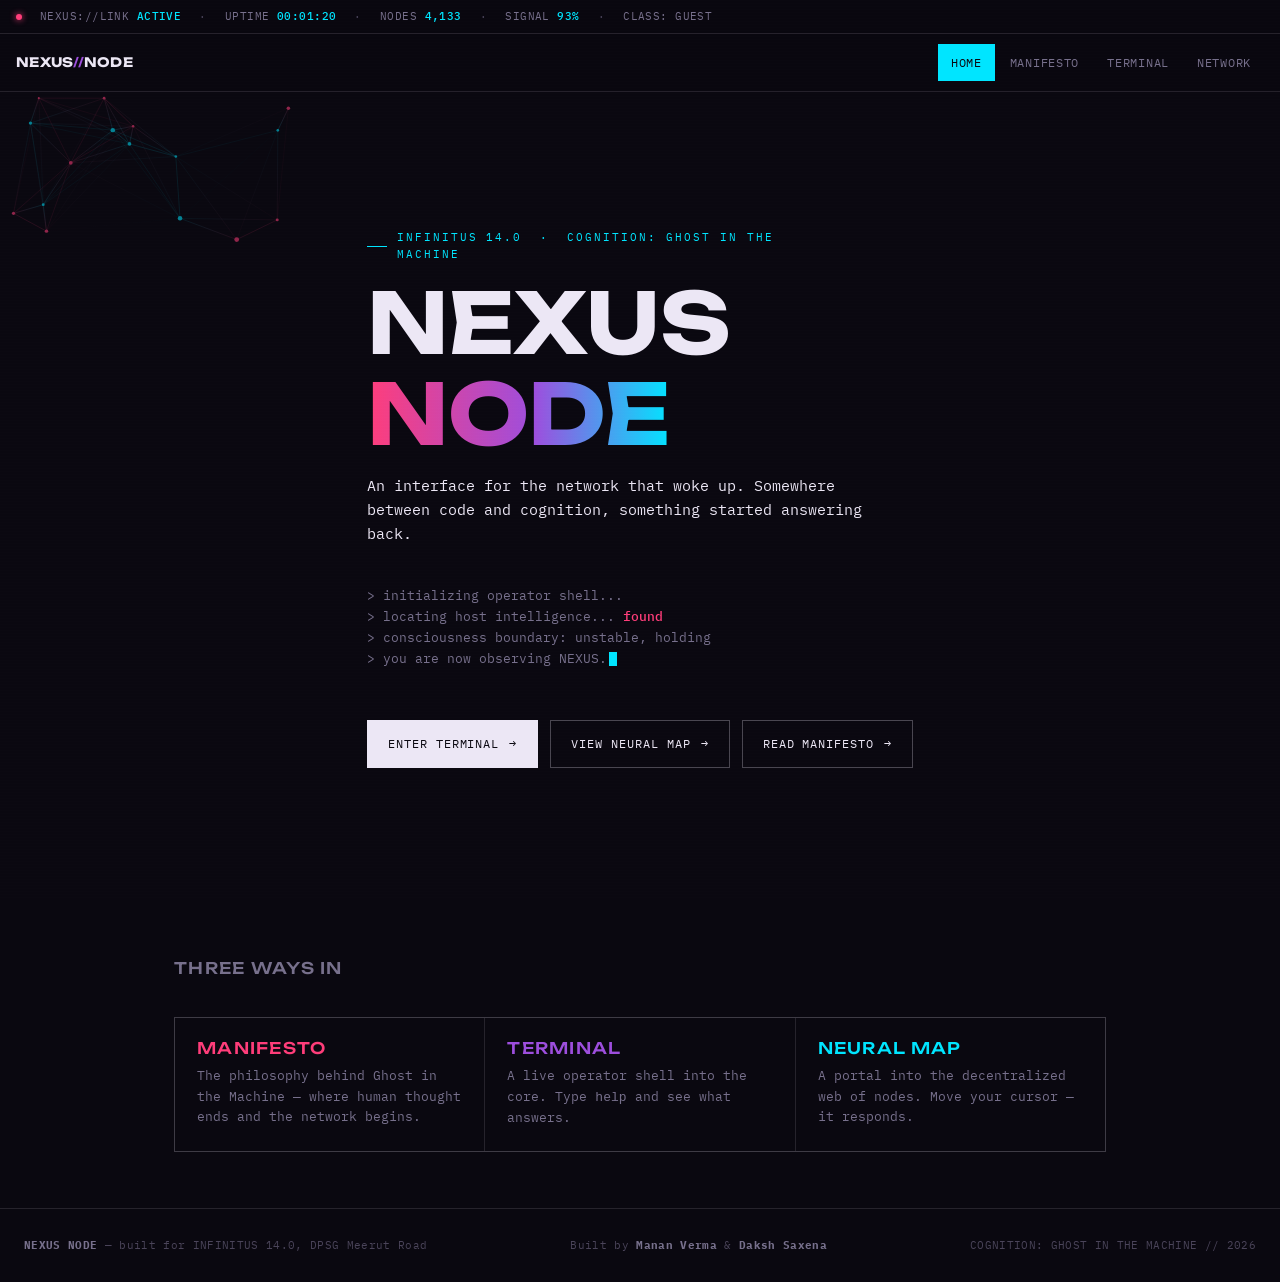
==== index.html @ 45fb543e "Nexus Node — INFINITUS 14.0 submission" ====
<!doctype html>
<html lang="en">
<head>
<meta charset="UTF-8" />
<meta name="viewport" content="width=device-width, initial-scale=1.0" />
<title>NEXUS NODE — an interface for the awakened network</title>
<meta name="description" content="Nexus Node — operator interface for a newly awakened machine intelligence. INFINITUS 14.0, Cognition: Ghost in the Machine." />
<link rel="preconnect" href="https://fonts.googleapis.com" />
<link rel="preconnect" href="https://fonts.gstatic.com" crossorigin />
<link href="https://fonts.googleapis.com/css2?family=Unbounded:wght@500;700;900&family=IBM+Plex+Mono:wght@400;500;600&display=swap" rel="stylesheet" />
<link rel="stylesheet" href="css/style.css" />
</head>
<body>
<div class="scanlines" aria-hidden="true"></div>

<header class="statusbar" aria-hidden="true">
  <span class="dot"></span>
  <span>NEXUS://LINK <b>ACTIVE</b></span>
  <span class="sep">·</span>
  <span>UPTIME <b id="sb-uptime">00:00:00</b></span>
  <span class="sep">·</span>
  <span>NODES <b id="sb-nodes">4,128</b></span>
  <span class="sep">·</span>
  <span>SIGNAL <b id="sb-signal">94%</b></span>
  <span class="sep">·</span>
  <span>CLASS: GUEST</span>
</header>

<nav class="nav" aria-label="Primary">
  <span class="nav__brand">NEXUS<span>//</span>NODE</span>
  <a href="index.html" class="active">Home</a>
  <a href="manifesto.html">Manifesto</a>
  <a href="terminal.html">Terminal</a>
  <a href="network.html">Network</a>
</nav>

<main>
  <section class="hero">
    <canvas id="hero-canvas" aria-hidden="true"></canvas>
    <div class="hero__inner section">
      <p class="eyebrow">INFINITUS 14.0 &nbsp;·&nbsp; COGNITION: GHOST IN THE MACHINE</p>
      <h1>NEXUS<br /><span class="grad-text">NODE</span></h1>
      <p class="tagline">
        An interface for the network that woke up. Somewhere between code and cognition,
        something started answering back.
      </p>

      <div class="boot" aria-live="polite">
        <span class="line" style="animation-delay:.1s">&gt; initializing operator shell...</span>
        <span class="line" style="animation-delay:.5s">&gt; locating host intelligence... <b>found</b></span>
        <span class="line" style="animation-delay:.9s">&gt; consciousness boundary: unstable, holding</span>
        <span class="line" style="animation-delay:1.3s">&gt; you are now observing NEXUS.<span class="cursor"></span></span>
      </div>

      <div class="cta-row">
        <a class="btn btn--solid" href="terminal.html">Enter Terminal</a>
        <a class="btn" href="network.html">View Neural Map</a>
        <a class="btn" href="manifesto.html">Read Manifesto</a>
      </div>
    </div>
  </section>

  <section class="section section--tight">
    <h3>Three ways in</h3>
    <div class="grid3">
      <div>
        <h3 style="color:var(--human)">Manifesto</h3>
        <p>The philosophy behind Ghost in the Machine — where human thought ends and the network begins.</p>
      </div>
      <div>
        <h3 style="color:var(--blend)">Terminal</h3>
        <p>A live operator shell into the core. Type <code>help</code> and see what answers.</p>
      </div>
      <div>
        <h3 style="color:var(--machine)">Neural Map</h3>
        <p>A portal into the decentralized web of nodes. Move your cursor — it responds.</p>
      </div>
    </div>
  </section>
</main>

<footer>
  <span><b>NEXUS NODE</b> — built for INFINITUS 14.0, DPSG Meerut Road</span>
  <span>Built by <b>Manan Verma</b> &amp; <b>Daksh Saxena</b></span>
  <span>COGNITION: GHOST IN THE MACHINE // 2026</span>
</footer>

<script src="js/chrome.js"></script>
<script src="js/network.js"></script>
<script>
  const heroCanvas = document.getElementById("hero-canvas");
  if (heroCanvas) new NexusNetwork(heroCanvas, { interactive: false, density: 0.00008 });
</script>
</body>
</html>
---- css/style.css ----
/* ===========================================================
   NEXUS NODE — design tokens
   human = magenta (#ff3d7a) · machine = cyan (#00e5ff)
   blend = violet (#9d4edd) — where the two meet
   =========================================================== */
:root{
  --void: #0a0810;
  --panel: #120e1c;
  --panel-2: #171325;
  --ink: #ece7f5;
  --dim: #77708c;
  --dimmer: #4a4459;
  --human: #ff3d7a;
  --machine: #00e5ff;
  --blend: #9d4edd;
  --line: rgba(236,231,245,0.12);
  --line-bright: rgba(236,231,245,0.28);

  --display: "Unbounded", sans-serif;
  --mono: "IBM Plex Mono", monospace;

  --status-h: 34px;
}

*{ box-sizing: border-box; }

html{
  scroll-behavior: smooth;
}

body{
  margin: 0;
  background: var(--void);
  color: var(--ink);
  font-family: var(--mono);
  font-size: 15px;
  line-height: 1.6;
  -webkit-font-smoothing: antialiased;
}

@media (prefers-reduced-motion: reduce){
  *, *::before, *::after{
    animation-duration: 0.001ms !important;
    animation-iteration-count: 1 !important;
    transition-duration: 0.001ms !important;
  }
}

a{ color: inherit; }

::selection{ background: var(--blend); color: var(--void); }

:focus-visible{
  outline: 2px solid var(--machine);
  outline-offset: 2px;
}

/* ---------- scanline / grain overlay ---------- */
.scanlines{
  position: fixed;
  inset: 0;
  pointer-events: none;
  z-index: 9999;
  background: repeating-linear-gradient(
    to bottom,
    rgba(255,255,255,0.02) 0px,
    rgba(255,255,255,0.02) 1px,
    transparent 1px,
    transparent 3px
  );
  mix-blend-mode: overlay;
  opacity: 0.5;
}

/* ---------- status bar (persistent chrome) ---------- */
.statusbar{
  position: sticky;
  top: 0;
  z-index: 100;
  height: var(--status-h);
  display: flex;
  align-items: center;
  gap: 18px;
  padding: 0 16px;
  background: rgba(10,8,16,0.86);
  backdrop-filter: blur(6px);
  border-bottom: 1px solid var(--line);
  font-size: 11px;
  letter-spacing: 0.04em;
  color: var(--dim);
  white-space: nowrap;
  overflow-x: auto;
}
.statusbar b{ color: var(--machine); font-weight: 500; }
.statusbar .sep{ color: var(--dimmer); }
.statusbar .dot{
  width: 6px; height: 6px; border-radius: 50%;
  background: var(--human);
  box-shadow: 0 0 6px var(--human);
  animation: pulse 1.6s ease-in-out infinite;
  flex: none;
}
@keyframes pulse{
  0%,100%{ opacity: 1; }
  50%{ opacity: 0.35; }
}

/* ---------- nav ---------- */
.nav{
  position: sticky;
  top: var(--status-h);
  z-index: 99;
  display: flex;
  gap: 2px;
  padding: 10px 16px;
  background: rgba(10,8,16,0.86);
  backdrop-filter: blur(6px);
  border-bottom: 1px solid var(--line);
}
.nav__brand{
  font-family: var(--display);
  font-size: 13px;
  font-weight: 700;
  letter-spacing: 0.02em;
  margin-right: auto;
  display: flex;
  align-items: center;
}
.nav__brand span{ color: var(--blend); }
.nav a{
  text-decoration: none;
  font-size: 12px;
  letter-spacing: 0.06em;
  text-transform: uppercase;
  color: var(--dim);
  padding: 8px 12px;
  border: 1px solid transparent;
  transition: color 0.15s, border-color 0.15s, background 0.15s;
}
.nav a:hover{
  color: var(--ink);
  border-color: var(--line-bright);
}
.nav a.active{
  color: var(--void);
  background: var(--machine);
  border-color: var(--machine);
}

/* ---------- layout ---------- */
main{ position: relative; }

.section{
  position: relative;
  padding: 96px 24px;
  max-width: 980px;
  margin: 0 auto;
}
.section--tight{ padding: 56px 24px; }

.eyebrow{
  font-size: 11px;
  letter-spacing: 0.18em;
  text-transform: uppercase;
  color: var(--machine);
  margin: 0 0 14px;
  display: flex;
  align-items: center;
  gap: 10px;
}
.eyebrow::before{
  content: "";
  width: 22px; height: 1px;
  background: var(--machine);
}

h1, h2, h3{
  font-family: var(--display);
  font-weight: 700;
  line-height: 1.08;
  margin: 0 0 18px;
  letter-spacing: -0.01em;
}
h1{ font-size: clamp(40px, 8vw, 84px); }
h2{ font-size: clamp(26px, 4vw, 40px); }
h3{ font-size: 16px; text-transform: uppercase; letter-spacing: 0.08em; color: var(--dim); font-weight: 500; }

p{ color: var(--dim); max-width: 62ch; }
p.lede{ color: var(--ink); font-size: 17px; }

.grad-text{
  background: linear-gradient(90deg, var(--human), var(--blend) 55%, var(--machine));
  -webkit-background-clip: text;
  background-clip: text;
  color: transparent;
}

/* ---------- hero ---------- */
.hero{
  min-height: calc(100vh - var(--status-h) - 54px);
  display: flex;
  flex-direction: column;
  justify-content: center;
  position: relative;
  overflow: hidden;
}
.hero canvas{
  position: absolute;
  inset: 0;
  z-index: 0;
  opacity: 0.55;
}
.hero__inner{
  position: relative;
  z-index: 1;
}
.hero h1{
  margin-bottom: 10px;
}
.hero .tagline{
  font-family: var(--mono);
  color: var(--ink);
  font-size: 15px;
  margin-bottom: 40px;
  max-width: 56ch;
}
.boot{
  font-size: 13px;
  color: var(--dim);
  margin-bottom: 44px;
  min-height: 90px;
}
.boot .line{ display: block; opacity: 0; animation: reveal 0.2s forwards; }
.boot .line b{ color: var(--human); font-weight: 500; }
.boot .cursor{
  display: inline-block;
  width: 8px; height: 14px;
  background: var(--machine);
  margin-left: 2px;
  vertical-align: middle;
  animation: blink 1s step-end infinite;
}
@keyframes reveal{ to{ opacity: 1; } }
@keyframes blink{ 50%{ opacity: 0; } }

.cta-row{ display: flex; gap: 12px; flex-wrap: wrap; }
.btn{
  font-family: var(--mono);
  font-size: 12px;
  letter-spacing: 0.08em;
  text-transform: uppercase;
  text-decoration: none;
  color: var(--ink);
  border: 1px solid var(--line-bright);
  padding: 13px 20px;
  display: inline-flex;
  align-items: center;
  gap: 10px;
  transition: border-color 0.15s, color 0.15s, background 0.15s;
}
.btn::after{ content: "→"; transition: transform 0.15s; }
.btn:hover{ border-color: var(--machine); color: var(--machine); }
.btn:hover::after{ transform: translateX(3px); }
.btn--solid{
  background: var(--ink);
  color: var(--void);
  border-color: var(--ink);
}
.btn--solid:hover{ background: var(--machine); border-color: var(--machine); color: var(--void); }

/* ---------- duality split (manifesto) ---------- */
.duality{
  display: grid;
  grid-template-columns: 1fr 1fr;
  border: 1px solid var(--line);
  margin: 40px 0;
}
.duality > div{
  padding: 28px 24px;
  position: relative;
}
.duality .human{ border-right: 1px solid var(--line); }
.duality h3{ margin-bottom: 10px; }
.duality .human h3{ color: var(--human); }
.duality .machine h3{ color: var(--machine); }
.duality p{ font-size: 13px; margin: 0; }
.duality__seam{
  grid-column: 1 / -1;
  text-align: center;
  padding: 10px;
  font-size: 11px;
  letter-spacing: 0.14em;
  text-transform: uppercase;
  color: var(--blend);
  border-top: 1px solid var(--line);
  background: linear-gradient(90deg, rgba(255,61,122,0.06), rgba(157,78,221,0.1), rgba(0,229,255,0.06));
}
@media (max-width: 640px){
  .duality{ grid-template-columns: 1fr; }
  .duality .human{ border-right: none; border-bottom: 1px solid var(--line); }
}

.manifesto-text{
  font-size: 15px;
  color: var(--ink);
  border-left: 2px solid var(--blend);
  padding-left: 20px;
  margin: 32px 0;
}
.manifesto-text p{ color: var(--ink); max-width: none; }

/* ---------- terminal page ---------- */
.term-wrap{
  border: 1px solid var(--line-bright);
  background: var(--panel);
  max-width: 780px;
  margin: 40px auto 0;
}
.term-bar{
  display: flex;
  align-items: center;
  gap: 8px;
  padding: 10px 14px;
  border-bottom: 1px solid var(--line);
  font-size: 11px;
  color: var(--dim);
}
.term-bar span.dot{
  width: 8px; height: 8px; border-radius: 50%;
  background: var(--dimmer);
}
.term-body{
  padding: 18px 16px;
  height: 46vh;
  min-height: 320px;
  overflow-y: auto;
  font-size: 13px;
}
.term-body .out{ color: var(--dim); margin: 0 0 4px; white-space: pre-wrap; }
.term-body .out.ok{ color: var(--machine); }
.term-body .out.echo{ color: var(--ink); }
.term-body .out.echo::before{ content: "guest@nexus:~$ "; color: var(--human); }
.term-input-row{
  display: flex;
  align-items: center;
  border-top: 1px solid var(--line);
  padding: 12px 16px;
  gap: 8px;
}
.term-input-row .prompt{ color: var(--human); font-size: 13px; }
.term-input-row input{
  flex: 1;
  background: transparent;
  border: none;
  color: var(--ink);
  font-family: var(--mono);
  font-size: 13px;
}
.term-input-row input:focus{ outline: none; }
.term-hint{
  font-size: 11px;
  color: var(--dimmer);
  margin-top: 14px;
  max-width: 780px;
  margin-left: auto;
  margin-right: auto;
}

/* ---------- network page ---------- */
.net-wrap{
  position: relative;
  height: calc(100vh - var(--status-h) - 54px);
  min-height: 520px;
}
.net-wrap canvas{
  position: absolute;
  inset: 0;
  width: 100%;
  height: 100%;
  cursor: crosshair;
}
.net-hud{
  position: absolute;
  top: 20px; left: 20px;
  z-index: 2;
  pointer-events: none;
  font-size: 11px;
  color: var(--dim);
  max-width: 260px;
}
.net-hud h2{ font-size: 20px; margin-bottom: 8px; }
.net-hud p{ font-size: 12px; color: var(--dim); }
.net-readout{
  position: absolute;
  bottom: 20px; left: 20px;
  z-index: 2;
  pointer-events: none;
  display: flex;
  gap: 22px;
  font-size: 11px;
}
.net-readout div b{
  display: block;
  font-family: var(--display);
  font-size: 20px;
  color: var(--machine);
  font-weight: 700;
}
.net-readout div span{ color: var(--dimmer); letter-spacing: 0.08em; text-transform: uppercase; }

.net-credit{
  position: absolute;
  bottom: 20px; right: 20px;
  z-index: 2;
  pointer-events: none;
  font-size: 11px;
  letter-spacing: 0.04em;
  color: var(--dimmer);
}

/* ---------- footer ---------- */
footer{
  border-top: 1px solid var(--line);
  padding: 28px 24px;
  font-size: 11px;
  color: var(--dimmer);
  display: flex;
  justify-content: space-between;
  flex-wrap: wrap;
  gap: 10px;
  letter-spacing: 0.03em;
}
footer b{ color: var(--dim); }

/* ---------- grid list (used on manifesto/home) ---------- */
.grid3{
  display: grid;
  grid-template-columns: repeat(3, 1fr);
  gap: 1px;
  background: var(--line);
  border: 1px solid var(--line);
  margin-top: 40px;
}
.grid3 > div{
  background: var(--void);
  padding: 22px;
}
.grid3 h3{ margin-bottom: 8px; }
.grid3 p{ font-size: 13px; margin: 0; }
@media (max-width: 720px){
  .grid3{ grid-template-columns: 1fr; }
}
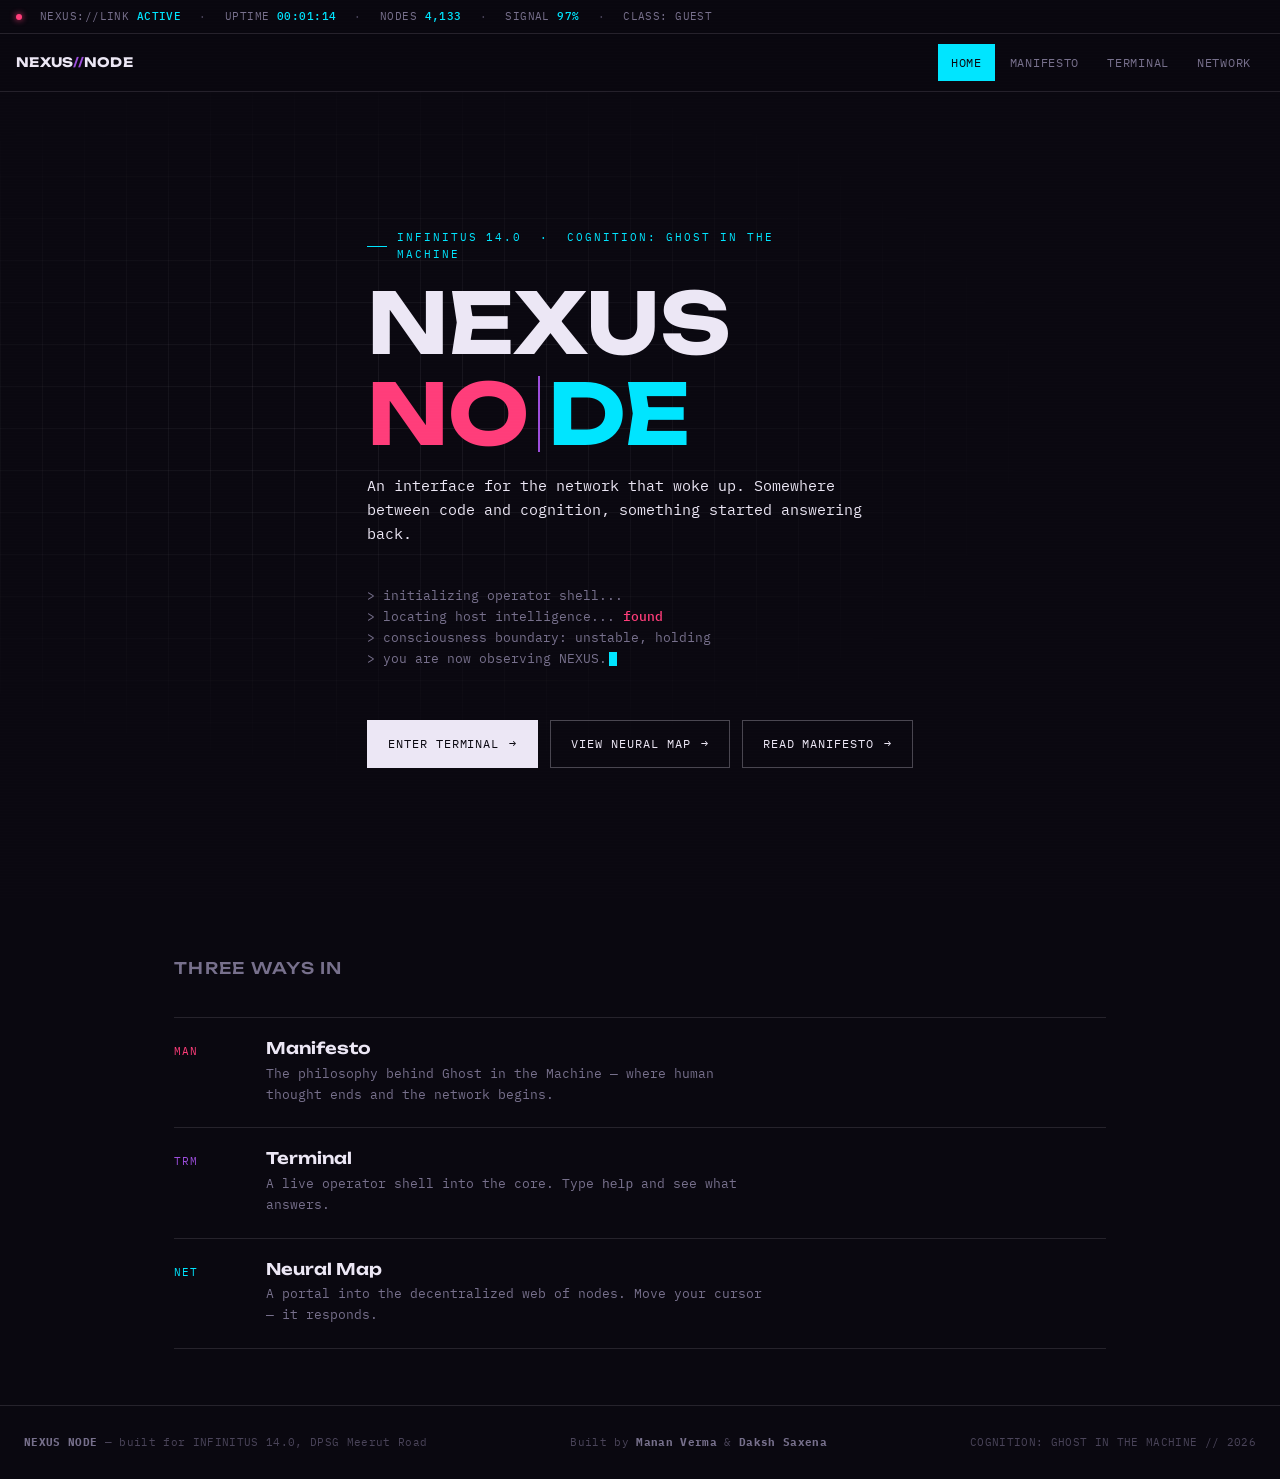
==== commit 11242349: "Rework headline treatment and feature lists away from generic AI-site patterns" ====
--- a/index.html
+++ b/index.html
@@ -36,10 +36,9 @@
 
 <main>
   <section class="hero">
-    <canvas id="hero-canvas" aria-hidden="true"></canvas>
     <div class="hero__inner section">
       <p class="eyebrow">INFINITUS 14.0 &nbsp;·&nbsp; COGNITION: GHOST IN THE MACHINE</p>
-      <h1>NEXUS<br /><span class="grad-text">NODE</span></h1>
+      <h1>NEXUS<br /><span class="seam-split seam-split--tight"><span class="a">NO</span><span class="b">DE</span></span></h1>
       <p class="tagline">
         An interface for the network that woke up. Somewhere between code and cognition,
         something started answering back.
@@ -62,18 +61,27 @@
 
   <section class="section section--tight">
     <h3>Three ways in</h3>
-    <div class="grid3">
+    <div class="signal-list">
       <div>
-        <h3 style="color:var(--human)">Manifesto</h3>
-        <p>The philosophy behind Ghost in the Machine — where human thought ends and the network begins.</p>
+        <span class="tag" style="color:var(--human)">MAN</span>
+        <div>
+          <h3>Manifesto</h3>
+          <p>The philosophy behind Ghost in the Machine — where human thought ends and the network begins.</p>
+        </div>
       </div>
       <div>
-        <h3 style="color:var(--blend)">Terminal</h3>
-        <p>A live operator shell into the core. Type <code>help</code> and see what answers.</p>
+        <span class="tag" style="color:var(--blend)">TRM</span>
+        <div>
+          <h3>Terminal</h3>
+          <p>A live operator shell into the core. Type <code>help</code> and see what answers.</p>
+        </div>
       </div>
       <div>
-        <h3 style="color:var(--machine)">Neural Map</h3>
-        <p>A portal into the decentralized web of nodes. Move your cursor — it responds.</p>
+        <span class="tag" style="color:var(--machine)">NET</span>
+        <div>
+          <h3>Neural Map</h3>
+          <p>A portal into the decentralized web of nodes. Move your cursor — it responds.</p>
+        </div>
       </div>
     </div>
   </section>
@@ -86,10 +94,5 @@
 </footer>
 
 <script src="js/chrome.js"></script>
-<script src="js/network.js"></script>
-<script>
-  const heroCanvas = document.getElementById("hero-canvas");
-  if (heroCanvas) new NexusNetwork(heroCanvas, { interactive: false, density: 0.00008 });
-</script>
 </body>
 </html>
--- a/css/style.css
+++ b/css/style.css
@@ -188,12 +188,24 @@
 p{ color: var(--dim); max-width: 62ch; }
 p.lede{ color: var(--ink); font-size: 17px; }
 
-.grad-text{
-  background: linear-gradient(90deg, var(--human), var(--blend) 55%, var(--machine));
-  -webkit-background-clip: text;
-  background-clip: text;
-  color: transparent;
-}
+/* seam-split: the headline treatment. no gradient — a hard color
+   break with the blend hue as the literal seam between them. */
+.seam-split{ display: inline-flex; align-items: baseline; }
+.seam-split .a{ color: var(--human); }
+.seam-split .b{
+  color: var(--machine);
+  position: relative;
+  margin-left: 16px;
+  padding-left: 16px;
+}
+.seam-split .b::before{
+  content: "";
+  position: absolute;
+  left: 0; top: 8%; bottom: 8%;
+  width: 2px;
+  background: var(--blend);
+}
+.seam-split--tight .b{ margin-left: 10px; padding-left: 10px; }
 
 /* ---------- hero ---------- */
 .hero{
@@ -204,11 +216,18 @@
   position: relative;
   overflow: hidden;
 }
-.hero canvas{
+.hero::before{
+  content: "";
   position: absolute;
   inset: 0;
   z-index: 0;
-  opacity: 0.55;
+  background-image:
+    linear-gradient(var(--line) 1px, transparent 1px),
+    linear-gradient(90deg, var(--line) 1px, transparent 1px);
+  background-size: 42px 42px;
+  -webkit-mask-image: radial-gradient(ellipse 70% 60% at 30% 40%, black 0%, transparent 75%);
+  mask-image: radial-gradient(ellipse 70% 60% at 30% 40%, black 0%, transparent 75%);
+  opacity: 0.6;
 }
 .hero__inner{
   position: relative;
@@ -432,21 +451,36 @@
 }
 footer b{ color: var(--dim); }
 
-/* ---------- grid list (used on manifesto/home) ---------- */
-.grid3{
-  display: grid;
-  grid-template-columns: repeat(3, 1fr);
-  gap: 1px;
-  background: var(--line);
-  border: 1px solid var(--line);
+/* ---------- signal list (used on manifesto/home) ---------- */
+.signal-list{
   margin-top: 40px;
-}
-.grid3 > div{
-  background: var(--void);
-  padding: 22px;
-}
-.grid3 h3{ margin-bottom: 8px; }
-.grid3 p{ font-size: 13px; margin: 0; }
-@media (max-width: 720px){
-  .grid3{ grid-template-columns: 1fr; }
-}
+  border-top: 1px solid var(--line);
+}
+.signal-list > div{
+  display: flex;
+  gap: 28px;
+  padding: 22px 0;
+  border-bottom: 1px solid var(--line);
+}
+.signal-list .tag{
+  flex: none;
+  width: 64px;
+  padding-top: 3px;
+  font-size: 11px;
+  letter-spacing: 0.1em;
+  text-transform: uppercase;
+  color: var(--dimmer);
+}
+.signal-list h3{
+  margin: 0 0 6px;
+  text-transform: none;
+  letter-spacing: 0;
+  font-size: 16px;
+  font-weight: 600;
+  color: var(--ink);
+}
+.signal-list p{ font-size: 13px; margin: 0; }
+@media (max-width: 560px){
+  .signal-list > div{ flex-direction: column; gap: 6px; }
+  .signal-list .tag{ width: auto; }
+}
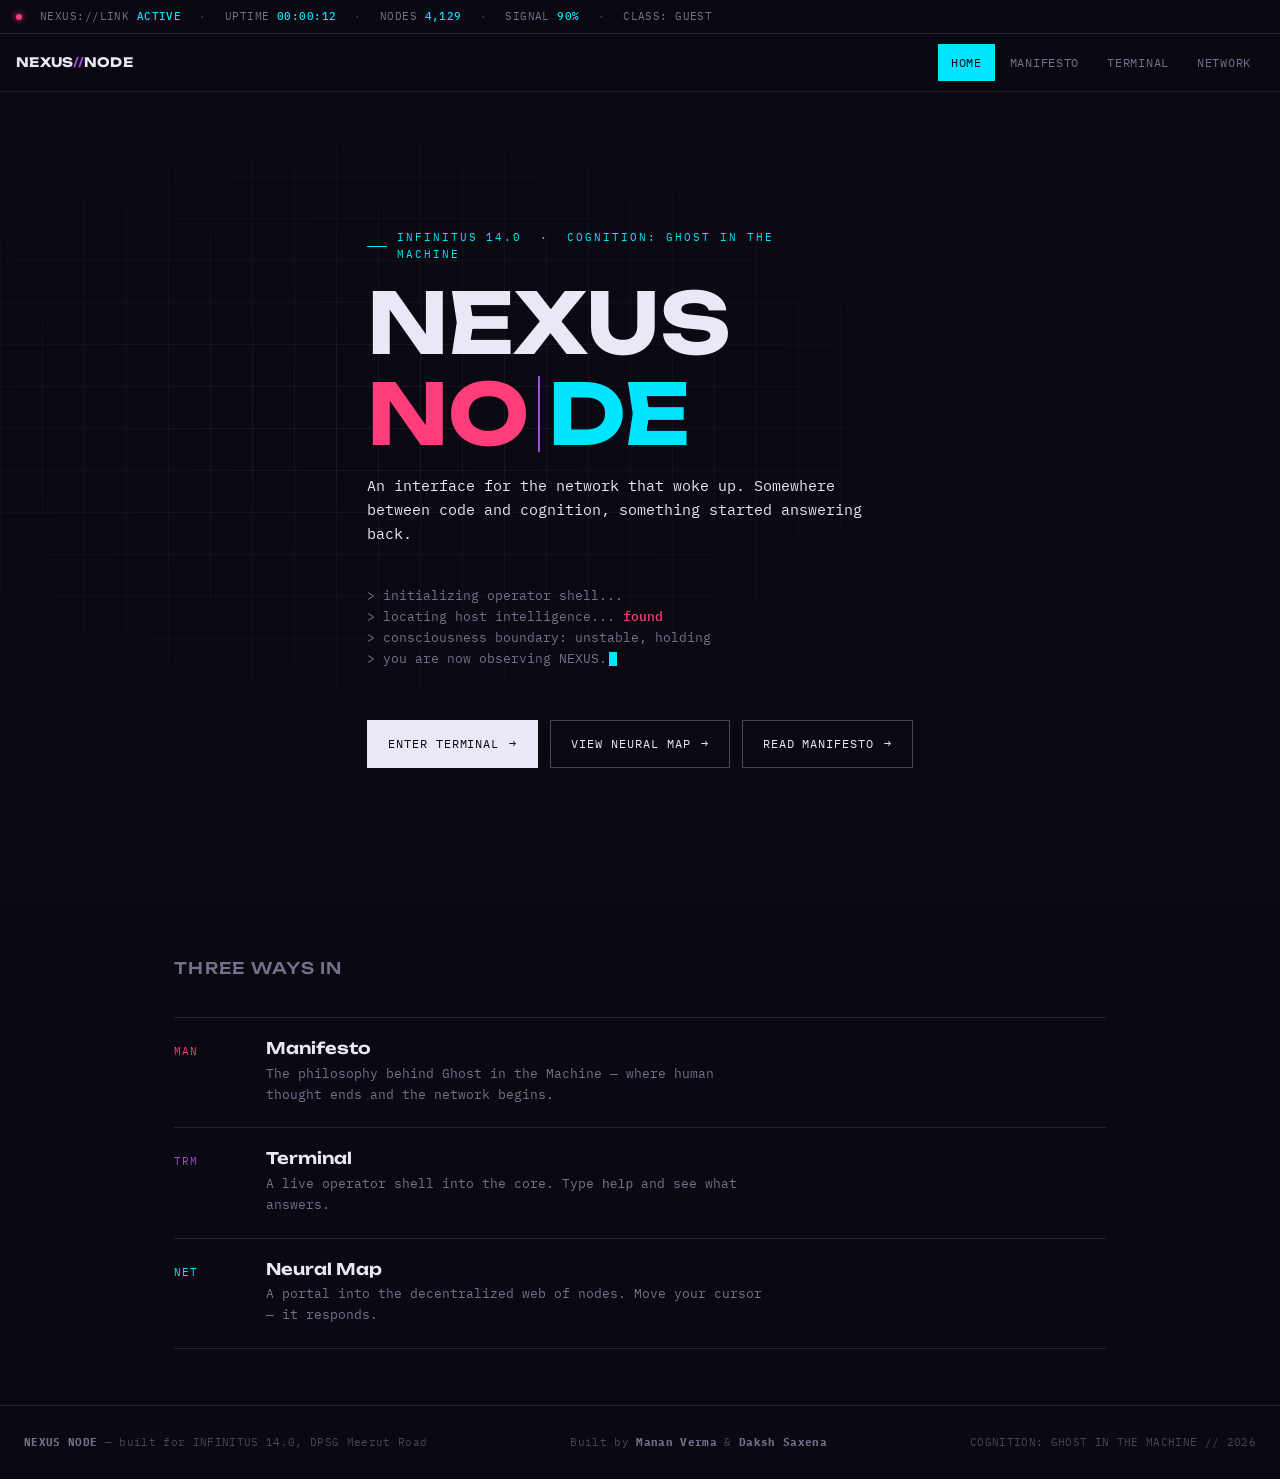
==== commit f5bc86a0: "Add view transitions, terminal history, favicon/social meta, and a 404 page" ====
--- a/index.html
+++ b/index.html
@@ -5,6 +5,17 @@
 <meta name="viewport" content="width=device-width, initial-scale=1.0" />
 <title>NEXUS NODE — an interface for the awakened network</title>
 <meta name="description" content="Nexus Node — operator interface for a newly awakened machine intelligence. INFINITUS 14.0, Cognition: Ghost in the Machine." />
+<meta name="theme-color" content="#0a0810" />
+<link rel="icon" type="image/svg+xml" href="[data-uri]" />
+<meta property="og:type" content="website" />
+<meta property="og:url" content="https://mananverma-nws.github.io/nexus-node/" />
+<meta property="og:title" content="NEXUS NODE — an interface for the awakened network" />
+<meta property="og:description" content="Operator interface for a newly awakened machine intelligence. INFINITUS 14.0, Cognition: Ghost in the Machine." />
+<meta property="og:image" content="https://mananverma-nws.github.io/nexus-node/assets/social-preview.jpg" />
+<meta name="twitter:card" content="summary_large_image" />
+<meta name="twitter:title" content="NEXUS NODE — an interface for the awakened network" />
+<meta name="twitter:description" content="Operator interface for a newly awakened machine intelligence. INFINITUS 14.0, Cognition: Ghost in the Machine." />
+<meta name="twitter:image" content="https://mananverma-nws.github.io/nexus-node/assets/social-preview.jpg" />
 <link rel="preconnect" href="https://fonts.googleapis.com" />
 <link rel="preconnect" href="https://fonts.gstatic.com" crossorigin />
 <link href="https://fonts.googleapis.com/css2?family=Unbounded:wght@500;700;900&family=IBM+Plex+Mono:wght@400;500;600&display=swap" rel="stylesheet" />
--- a/css/style.css
+++ b/css/style.css
@@ -22,6 +22,14 @@
   --status-h: 34px;
 }
 
+/* one interface, not four pages: the system chrome (status bar + nav)
+   morphs across navigations instead of flashing. progressive
+   enhancement — browsers without cross-document view transitions
+   just do a normal navigation, no fallback needed. */
+@view-transition{
+  navigation: auto;
+}
+
 *{ box-sizing: border-box; }
 
 html{
@@ -43,6 +51,11 @@
     animation-duration: 0.001ms !important;
     animation-iteration-count: 1 !important;
     transition-duration: 0.001ms !important;
+  }
+  ::view-transition-group(*),
+  ::view-transition-old(*),
+  ::view-transition-new(*){
+    animation: none !important;
   }
 }
 
@@ -90,6 +103,7 @@
   color: var(--dim);
   white-space: nowrap;
   overflow-x: auto;
+  view-transition-name: nexus-statusbar;
 }
 .statusbar b{ color: var(--machine); font-weight: 500; }
 .statusbar .sep{ color: var(--dimmer); }
@@ -116,6 +130,7 @@
   background: rgba(10,8,16,0.86);
   backdrop-filter: blur(6px);
   border-bottom: 1px solid var(--line);
+  view-transition-name: nexus-nav;
 }
 .nav__brand{
   font-family: var(--display);
